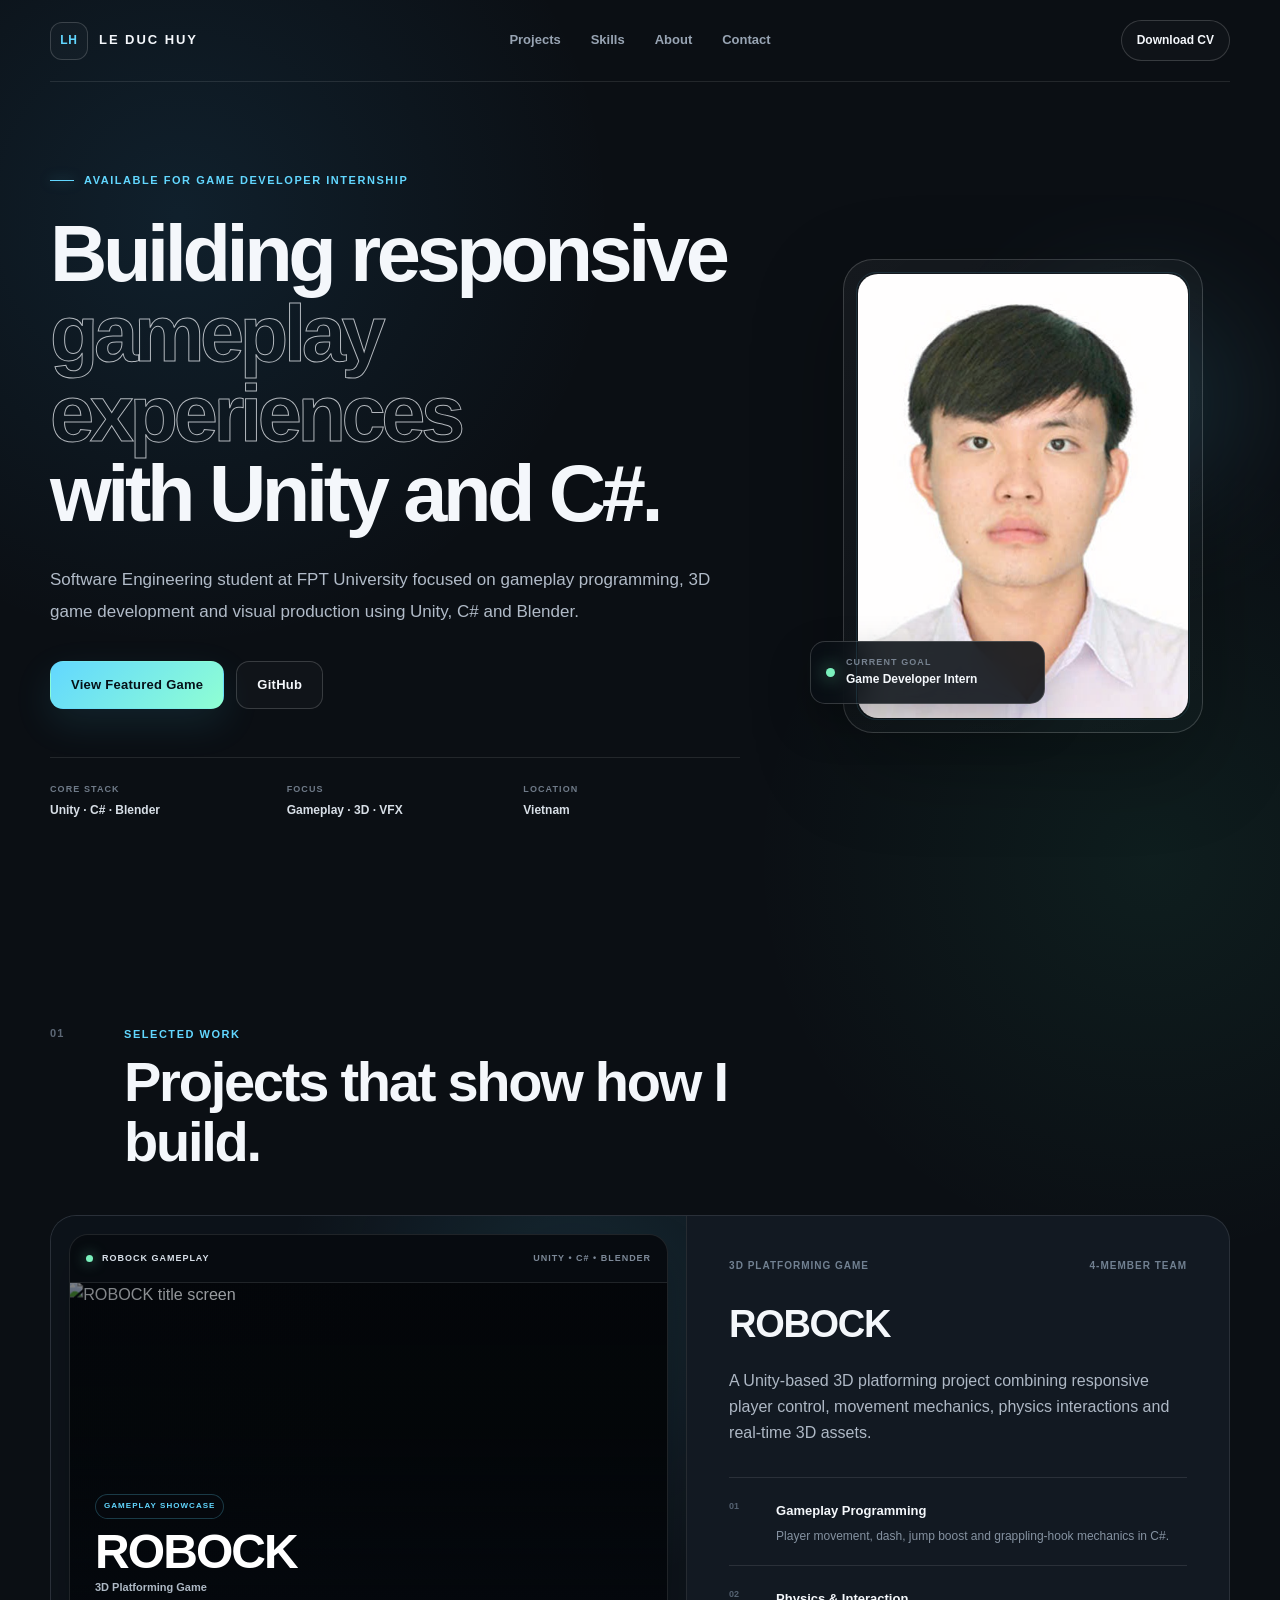
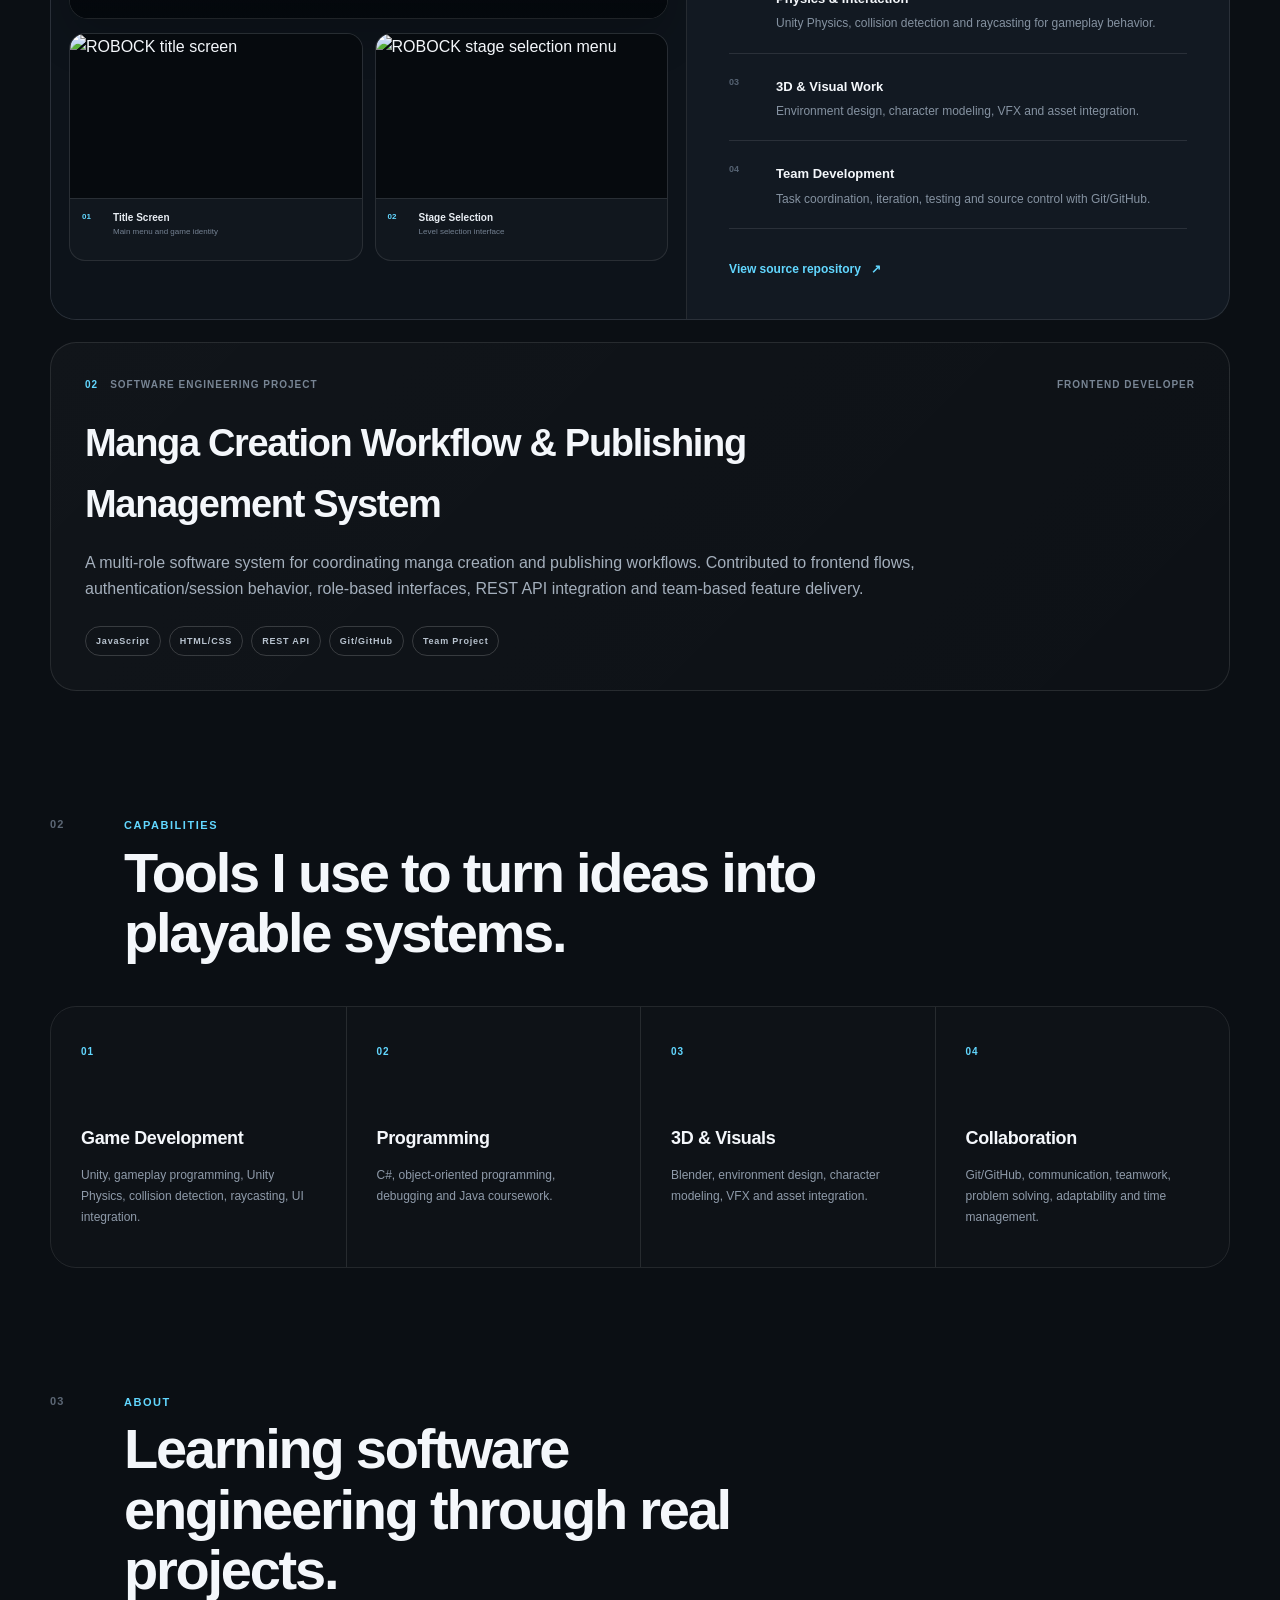
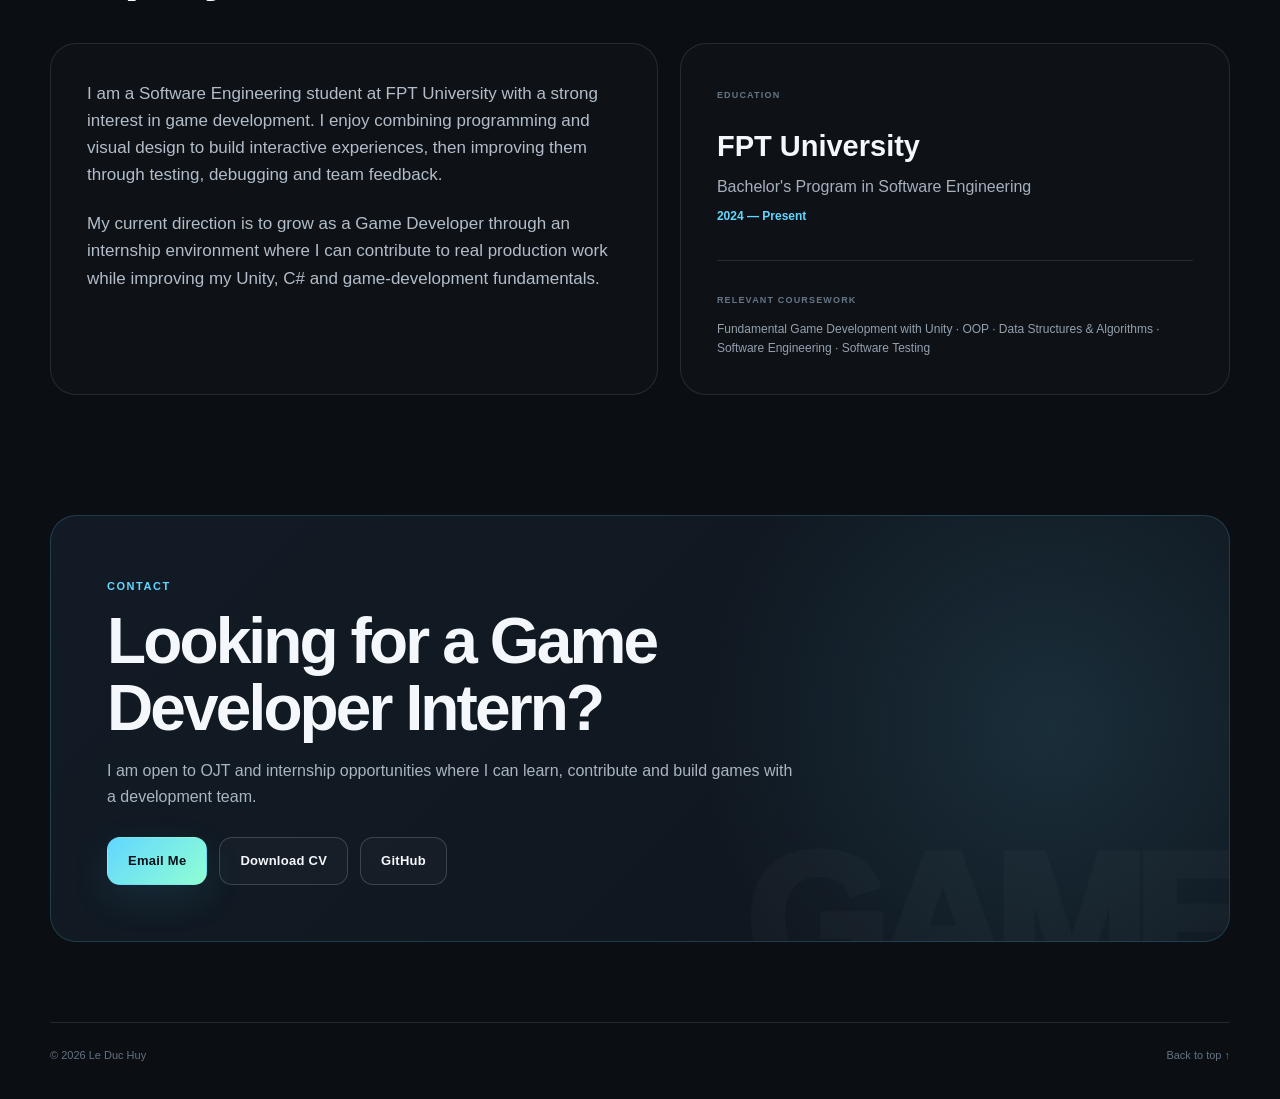
==== Portfolio-LeDucHuy/index.html @ 2a1f19af "Add files via upload" ====
<!DOCTYPE html>
<html lang="en">
<head>
  <meta charset="UTF-8" />
  <meta name="viewport" content="width=device-width, initial-scale=1.0" />
  <meta name="description" content="Le Duc Huy — Game Developer Intern portfolio. Unity, C#, Blender, gameplay programming and 3D game development." />
  <meta name="theme-color" content="#0b0f14" />
  <title>Le Duc Huy | Game Developer</title>
  <link rel="icon" href="assets/favicon.svg" type="image/svg+xml" />
  <link rel="stylesheet" href="styles.css" />
</head>
<body>
  <div class="page-noise"></div>

  <header class="site-header">
    <a class="brand" href="#top" aria-label="Home">
      <span class="brand-mark">LH</span>
      <span class="brand-text">LE DUC HUY</span>
    </a>

    <nav class="nav" aria-label="Primary navigation">
      <a href="#projects">Projects</a>
      <a href="#skills">Skills</a>
      <a href="#about">About</a>
      <a href="#contact">Contact</a>
    </nav>

    <a class="header-cta" href="assets/Le_Duc_Huy_CV.docx" download>Download CV</a>
  </header>

  <main id="top">
    <section class="hero section-shell">
      <div class="hero-copy reveal">
        <div class="eyebrow"><span></span> Available for Game Developer Internship</div>
        <h1>
          Building responsive
          <strong>gameplay experiences</strong>
          with Unity and C#.
        </h1>
        <p class="hero-description">
          Software Engineering student at FPT University focused on gameplay programming,
          3D game development and visual production using Unity, C# and Blender.
        </p>

        <div class="hero-actions">
          <a class="button button-primary" href="#robock">View Featured Game</a>
          <a class="button button-secondary" href="https://github.com/Aduhahant" target="_blank" rel="noreferrer">GitHub</a>
        </div>

        <div class="hero-meta">
          <div>
            <span class="meta-label">Core stack</span>
            <span class="meta-value">Unity · C# · Blender</span>
          </div>
          <div>
            <span class="meta-label">Focus</span>
            <span class="meta-value">Gameplay · 3D · VFX</span>
          </div>
          <div>
            <span class="meta-label">Location</span>
            <span class="meta-value">Vietnam</span>
          </div>
        </div>
      </div>

      <div class="hero-visual reveal">
        <div class="portrait-frame">
          <div class="portrait-glow"></div>
          <img src="assets/le-duc-huy.jpg" alt="Le Duc Huy" />
          <div class="portrait-card">
            <span class="status-dot"></span>
            <div>
              <span>Current goal</span>
              <strong>Game Developer Intern</strong>
            </div>
          </div>
        </div>
      </div>
    </section>

    <section id="projects" class="projects-section section-shell">
      <div class="section-heading reveal">
        <span class="section-index">01</span>
        <div>
          <span class="section-kicker">Selected work</span>
          <h2>Projects that show how I build.</h2>
        </div>
      </div>

      <article id="robock" class="featured-project reveal">
        <div class="project-media robock-media">
          <div class="game-showcase">
            <div class="showcase-bar">
              <div>
                <span class="showcase-dot"></span>
                <strong>ROBOCK GAMEPLAY</strong>
              </div>
              <span>Unity • C# • Blender</span>
            </div>

            <div class="gameplay-stage">
              <img
                id="gameplayCover"
                class="gameplay-cover"
                src="assets/Screenshot 2026-08-14 052743.png"
                alt="ROBOCK title screen"
              />

              <video
                id="gameplayVideo"
                class="gameplay-video"
                controls
                preload="metadata"
                playsinline
                poster="assets/Screenshot 2026-08-14 052743.png"
                hidden
              >
                <source
                  src="assets/Screen Recording 2026-08-14 052737.mp4"
                  type="video/mp4"
                />
              </video>

              <div id="gameplayStatus" class="gameplay-status">
                <span class="media-badge">GAMEPLAY SHOWCASE</span>
                <strong>ROBOCK</strong>
                <span>3D Platforming Game</span>
              </div>
            </div>
          </div>

          <div class="game-gallery" aria-label="ROBOCK screenshots">
            <button class="gallery-card" type="button" data-lightbox="assets/Screenshot 2026-08-14 052743.png" data-caption="ROBOCK — Title Screen">
              <span class="gallery-image-wrap">
                <img src="assets/Screenshot 2026-08-14 052743.png" alt="ROBOCK title screen" />
                <span class="gallery-view">View</span>
              </span>
              <span class="gallery-caption">
                <span class="gallery-index">01</span>
                <span>
                  <strong>Title Screen</strong>
                  <small>Main menu and game identity</small>
                </span>
              </span>
            </button>

            <button class="gallery-card" type="button" data-lightbox="assets/Screenshot 2026-08-14 052746.png" data-caption="ROBOCK — Stage Selection">
              <span class="gallery-image-wrap">
                <img src="assets/Screenshot 2026-08-14 052746.png" alt="ROBOCK stage selection menu" />
                <span class="gallery-view">View</span>
              </span>
              <span class="gallery-caption">
                <span class="gallery-index">02</span>
                <span>
                  <strong>Stage Selection</strong>
                  <small>Level selection interface</small>
                </span>
              </span>
            </button>
          </div>
        </div>

        <div class="project-content">
          <div class="project-topline">
            <span>3D Platforming Game</span>
            <span>4-member team</span>
          </div>

          <h3>ROBOCK</h3>

          <p>
            A Unity-based 3D platforming project combining responsive player control,
            movement mechanics, physics interactions and real-time 3D assets.
          </p>

          <div class="contribution-grid">
            <div class="contribution">
              <span>01</span>
              <div>
                <strong>Gameplay Programming</strong>
                <p>Player movement, dash, jump boost and grappling-hook mechanics in C#.</p>
              </div>
            </div>
            <div class="contribution">
              <span>02</span>
              <div>
                <strong>Physics & Interaction</strong>
                <p>Unity Physics, collision detection and raycasting for gameplay behavior.</p>
              </div>
            </div>
            <div class="contribution">
              <span>03</span>
              <div>
                <strong>3D & Visual Work</strong>
                <p>Environment design, character modeling, VFX and asset integration.</p>
              </div>
            </div>
            <div class="contribution">
              <span>04</span>
              <div>
                <strong>Team Development</strong>
                <p>Task coordination, iteration, testing and source control with Git/GitHub.</p>
              </div>
            </div>
          </div>

          <div class="project-actions">
            <a class="text-link" href="https://github.com/Aduhahant/FGU_Project" target="_blank" rel="noreferrer">
              View source repository <span>↗</span>
            </a>
          </div>
        </div>
      </article>

      <article class="secondary-project reveal">
        <div class="secondary-project-head">
          <div>
            <span class="project-number">02</span>
            <span class="project-type">Software Engineering Project</span>
          </div>
          <span class="project-role">Frontend Developer</span>
        </div>

        <h3>Manga Creation Workflow &amp; Publishing Management System</h3>
        <p>
          A multi-role software system for coordinating manga creation and publishing workflows.
          Contributed to frontend flows, authentication/session behavior, role-based interfaces,
          REST API integration and team-based feature delivery.
        </p>

        <div class="tag-row">
          <span>JavaScript</span>
          <span>HTML/CSS</span>
          <span>REST API</span>
          <span>Git/GitHub</span>
          <span>Team Project</span>
        </div>
      </article>
    </section>

    <section id="skills" class="skills-section section-shell">
      <div class="section-heading reveal">
        <span class="section-index">02</span>
        <div>
          <span class="section-kicker">Capabilities</span>
          <h2>Tools I use to turn ideas into playable systems.</h2>
        </div>
      </div>

      <div class="skills-grid">
        <div class="skill-card reveal">
          <span class="skill-icon">01</span>
          <h3>Game Development</h3>
          <p>Unity, gameplay programming, Unity Physics, collision detection, raycasting, UI integration.</p>
        </div>
        <div class="skill-card reveal">
          <span class="skill-icon">02</span>
          <h3>Programming</h3>
          <p>C#, object-oriented programming, debugging and Java coursework.</p>
        </div>
        <div class="skill-card reveal">
          <span class="skill-icon">03</span>
          <h3>3D &amp; Visuals</h3>
          <p>Blender, environment design, character modeling, VFX and asset integration.</p>
        </div>
        <div class="skill-card reveal">
          <span class="skill-icon">04</span>
          <h3>Collaboration</h3>
          <p>Git/GitHub, communication, teamwork, problem solving, adaptability and time management.</p>
        </div>
      </div>
    </section>

    <section id="about" class="about-section section-shell">
      <div class="section-heading reveal">
        <span class="section-index">03</span>
        <div>
          <span class="section-kicker">About</span>
          <h2>Learning software engineering through real projects.</h2>
        </div>
      </div>

      <div class="about-grid">
        <div class="about-copy reveal">
          <p>
            I am a Software Engineering student at FPT University with a strong interest in game development.
            I enjoy combining programming and visual design to build interactive experiences, then improving
            them through testing, debugging and team feedback.
          </p>
          <p>
            My current direction is to grow as a Game Developer through an internship environment where I can
            contribute to real production work while improving my Unity, C# and game-development fundamentals.
          </p>
        </div>

        <div class="education-card reveal">
          <span>Education</span>
          <h3>FPT University</h3>
          <p>Bachelor's Program in Software Engineering</p>
          <strong>2024 — Present</strong>

          <div class="coursework">
            <span>Relevant coursework</span>
            <p>Fundamental Game Development with Unity · OOP · Data Structures &amp; Algorithms · Software Engineering · Software Testing</p>
          </div>
        </div>
      </div>
    </section>

    <section id="contact" class="contact-section section-shell reveal">
      <div class="contact-panel">
        <span class="section-kicker">Contact</span>
        <h2>Looking for a Game Developer Intern?</h2>
        <p>I am open to OJT and internship opportunities where I can learn, contribute and build games with a development team.</p>

        <div class="contact-actions">
          <a class="button button-primary" href="mailto:leduchuy9637@gmail.com">Email Me</a>
          <a class="button button-secondary" href="assets/Le_Duc_Huy_CV.docx" download>Download CV</a>
          <a class="button button-secondary" href="https://github.com/Aduhahant" target="_blank" rel="noreferrer">GitHub</a>
        </div>
      </div>
    </section>
  </main>

  <footer class="site-footer">
    <span>© <span id="year"></span> Le Duc Huy</span>
    <a href="#top">Back to top ↑</a>
  </footer>


  <div id="mediaLightbox" class="media-lightbox" hidden aria-modal="true" role="dialog" aria-label="Project screenshot preview">
    <button id="lightboxClose" class="lightbox-close" type="button" aria-label="Close preview">×</button>
    <div class="lightbox-content">
      <img id="lightboxImage" src="" alt="" />
      <div id="lightboxCaption" class="lightbox-caption"></div>
    </div>
  </div>
  <script src="script.js"></script>
</body>
</html>
---- Portfolio-LeDucHuy/styles.css ----
:root {
  --bg: #0b0f14;
  --bg-soft: #10161e;
  --panel: #121922;
  --panel-2: #151e29;
  --text: #f4f7fb;
  --muted: #98a4b3;
  --line: rgba(255, 255, 255, 0.10);
  --line-strong: rgba(255, 255, 255, 0.17);
  --cyan: #62d7ff;
  --cyan-2: #2ab6e9;
  --green: #7bf1bd;
  --accent: #87dcff;
  --radius: 26px;
  --max: 1180px;
}

* {
  box-sizing: border-box;
}

html {
  scroll-behavior: smooth;
}

body {
  margin: 0;
  min-width: 320px;
  background:
    radial-gradient(circle at 14% 5%, rgba(52, 156, 220, 0.12), transparent 27rem),
    radial-gradient(circle at 90% 20%, rgba(61, 228, 168, 0.07), transparent 25rem),
    var(--bg);
  color: var(--text);
  font-family: Inter, ui-sans-serif, -apple-system, BlinkMacSystemFont, "Segoe UI", Arial, sans-serif;
  line-height: 1.6;
  overflow-x: hidden;
}

a {
  color: inherit;
  text-decoration: none;
}

button,
a {
  -webkit-tap-highlight-color: transparent;
}

.page-noise {
  position: fixed;
  inset: 0;
  pointer-events: none;
  opacity: 0.16;
  z-index: -1;
  background-image:
    linear-gradient(rgba(255,255,255,.018) 1px, transparent 1px),
    linear-gradient(90deg, rgba(255,255,255,.018) 1px, transparent 1px);
  background-size: 56px 56px;
  mask-image: linear-gradient(to bottom, black, transparent 75%);
}

.site-header {
  width: min(calc(100% - 40px), var(--max));
  height: 82px;
  margin: 0 auto;
  display: grid;
  grid-template-columns: 1fr auto 1fr;
  align-items: center;
  border-bottom: 1px solid var(--line);
  position: relative;
  z-index: 20;
}

.brand {
  display: inline-flex;
  align-items: center;
  gap: 11px;
  width: fit-content;
}

.brand-mark {
  width: 38px;
  height: 38px;
  display: grid;
  place-items: center;
  border: 1px solid var(--line-strong);
  border-radius: 12px;
  font-size: 12px;
  font-weight: 900;
  letter-spacing: .06em;
  color: var(--cyan);
  background: rgba(255,255,255,.025);
}

.brand-text {
  font-size: 13px;
  letter-spacing: .15em;
  font-weight: 800;
}

.nav {
  display: flex;
  align-items: center;
  gap: 30px;
}

.nav a {
  color: var(--muted);
  font-size: 13px;
  font-weight: 650;
  transition: color .2s ease;
}

.nav a:hover {
  color: var(--text);
}

.header-cta {
  justify-self: end;
  font-size: 12px;
  font-weight: 800;
  padding: 10px 15px;
  border: 1px solid var(--line-strong);
  border-radius: 999px;
  color: var(--text);
  background: rgba(255,255,255,.02);
  transition: border-color .2s ease, background .2s ease, transform .2s ease;
}

.header-cta:hover {
  border-color: rgba(98, 215, 255, .48);
  background: rgba(98, 215, 255, .06);
  transform: translateY(-1px);
}

.section-shell {
  width: min(calc(100% - 40px), var(--max));
  margin: 0 auto;
}

.hero {
  min-height: calc(100vh - 82px);
  padding: 86px 0 76px;
  display: grid;
  grid-template-columns: minmax(0, 1.25fr) minmax(300px, .75fr);
  align-items: center;
  gap: 76px;
}

.eyebrow,
.section-kicker {
  color: var(--cyan);
  text-transform: uppercase;
  letter-spacing: .14em;
  font-size: 11px;
  font-weight: 900;
}

.eyebrow {
  display: flex;
  align-items: center;
  gap: 10px;
  margin-bottom: 24px;
}

.eyebrow span {
  width: 24px;
  height: 1px;
  background: var(--cyan);
  box-shadow: 0 0 12px rgba(98, 215, 255, .55);
}

.hero h1 {
  margin: 0;
  max-width: 850px;
  font-size: clamp(46px, 6.2vw, 82px);
  line-height: 1.01;
  letter-spacing: -.055em;
  font-weight: 780;
}

.hero h1 strong {
  display: block;
  color: transparent;
  -webkit-text-stroke: 1px rgba(244, 247, 251, .72);
  font-weight: 730;
}

.hero-description {
  margin: 30px 0 0;
  max-width: 720px;
  color: #b1bbc8;
  font-size: 17px;
  line-height: 1.85;
}

.hero-actions,
.contact-actions {
  display: flex;
  flex-wrap: wrap;
  gap: 12px;
}

.hero-actions {
  margin-top: 34px;
}

.button {
  min-height: 48px;
  padding: 0 20px;
  border-radius: 13px;
  display: inline-flex;
  align-items: center;
  justify-content: center;
  font-size: 13px;
  font-weight: 850;
  letter-spacing: .02em;
  border: 1px solid transparent;
  transition: transform .2s ease, border-color .2s ease, background .2s ease;
}

.button:hover {
  transform: translateY(-2px);
}

.button-primary {
  color: #061118;
  background: linear-gradient(135deg, var(--cyan), #8fffd3);
  box-shadow: 0 14px 38px rgba(62, 188, 225, .12);
}

.button-secondary {
  border-color: var(--line-strong);
  color: var(--text);
  background: rgba(255,255,255,.022);
}

.button-secondary:hover {
  border-color: rgba(98, 215, 255, .42);
  background: rgba(98, 215, 255, .05);
}

.hero-meta {
  margin-top: 48px;
  padding-top: 24px;
  border-top: 1px solid var(--line);
  display: grid;
  grid-template-columns: repeat(3, minmax(0, 1fr));
  gap: 20px;
}

.hero-meta div {
  display: grid;
  gap: 4px;
}

.meta-label {
  color: #6f7a88;
  text-transform: uppercase;
  letter-spacing: .12em;
  font-size: 9px;
  font-weight: 850;
}

.meta-value {
  color: #d8dfe7;
  font-size: 12px;
  font-weight: 700;
}

.hero-visual {
  display: flex;
  justify-content: center;
}

.portrait-frame {
  position: relative;
  width: min(100%, 360px);
  aspect-ratio: .76;
  padding: 14px;
  border: 1px solid var(--line-strong);
  border-radius: 30px;
  background: linear-gradient(145deg, rgba(255,255,255,.045), rgba(255,255,255,.012));
  box-shadow: 0 30px 90px rgba(0,0,0,.28);
}

.portrait-frame::before {
  content: "";
  position: absolute;
  inset: 12px;
  border-radius: 20px;
  border: 1px solid rgba(98, 215, 255, .12);
  pointer-events: none;
  z-index: 2;
}

.portrait-glow {
  position: absolute;
  width: 200px;
  height: 200px;
  border-radius: 50%;
  background: rgba(98, 215, 255, .13);
  filter: blur(58px);
  right: -40px;
  top: 40px;
}

.portrait-frame img {
  width: 100%;
  height: 100%;
  object-fit: cover;
  object-position: center top;
  border-radius: 20px;
  display: block;
  filter: saturate(.88) contrast(1.02);
}

.portrait-card {
  position: absolute;
  left: -34px;
  bottom: 28px;
  min-width: 235px;
  display: flex;
  gap: 11px;
  align-items: center;
  padding: 13px 15px;
  border: 1px solid var(--line-strong);
  background: rgba(10, 15, 21, .88);
  backdrop-filter: blur(16px);
  border-radius: 15px;
  box-shadow: 0 18px 42px rgba(0,0,0,.25);
}

.status-dot {
  width: 9px;
  height: 9px;
  flex: 0 0 auto;
  border-radius: 999px;
  background: var(--green);
  box-shadow: 0 0 18px rgba(123, 241, 189, .78);
}

.portrait-card div {
  display: grid;
}

.portrait-card span:not(.status-dot) {
  color: #778290;
  font-size: 9px;
  text-transform: uppercase;
  letter-spacing: .12em;
  font-weight: 800;
}

.portrait-card strong {
  font-size: 12px;
  margin-top: 1px;
}

.projects-section,
.skills-section,
.about-section {
  padding: 120px 0 0;
}

.section-heading {
  display: grid;
  grid-template-columns: 54px minmax(0, 1fr);
  align-items: start;
  gap: 20px;
  margin-bottom: 42px;
}

.section-index {
  color: #5c6775;
  font-size: 11px;
  font-weight: 850;
  letter-spacing: .1em;
  padding-top: 5px;
}

.section-heading h2 {
  margin: 6px 0 0;
  max-width: 750px;
  font-size: clamp(32px, 4.4vw, 56px);
  line-height: 1.08;
  letter-spacing: -.04em;
}

.featured-project {
  display: grid;
  grid-template-columns: minmax(0, 1.08fr) minmax(0, .92fr);
  gap: 0;
  border: 1px solid var(--line);
  border-radius: var(--radius);
  overflow: hidden;
  background: var(--panel);
}

.project-media {
  min-height: 630px;
  border-right: 1px solid var(--line);
  position: relative;
  overflow: hidden;
  background: #0d131a;
}

.project-visual {
  min-height: 630px;
  height: 100%;
  position: relative;
  display: flex;
  flex-direction: column;
  justify-content: flex-end;
  padding: 38px;
  overflow: hidden;
  background:
    radial-gradient(circle at 75% 20%, rgba(98, 215, 255, .18), transparent 18rem),
    linear-gradient(155deg, #121c28 0%, #0b1118 68%);
}

.project-grid {
  position: absolute;
  inset: 0;
  opacity: .28;
  background-image:
    linear-gradient(rgba(255,255,255,.05) 1px, transparent 1px),
    linear-gradient(90deg, rgba(255,255,255,.05) 1px, transparent 1px);
  background-size: 52px 52px;
  transform: perspective(650px) rotateX(62deg) translateY(35%);
  transform-origin: bottom;
}

.project-label {
  position: absolute;
  top: 34px;
  left: 38px;
  color: var(--green);
  font-size: 10px;
  letter-spacing: .16em;
  font-weight: 900;
}

.project-title-art {
  position: relative;
  z-index: 2;
  display: flex;
  align-items: baseline;
  font-size: clamp(68px, 9vw, 112px);
  line-height: .88;
  letter-spacing: -.08em;
  font-weight: 900;
}

.project-title-art span {
  color: #eef5fb;
}

.project-title-art strong {
  color: var(--cyan);
}

.project-stack-art {
  position: relative;
  z-index: 2;
  display: flex;
  flex-wrap: wrap;
  gap: 8px;
  margin-top: 26px;
}

.project-stack-art span,
.tag-row span {
  border: 1px solid var(--line-strong);
  color: #b8c3cf;
  border-radius: 999px;
  padding: 7px 10px;
  font-size: 9px;
  font-weight: 850;
  letter-spacing: .09em;
}

.video-panel {
  position: absolute;
  inset: 0;
  background: #05080c;
  z-index: 8;
}

.video-panel video {
  width: 100%;
  height: 100%;
  display: block;
  object-fit: contain;
  background: #05080c;
}

.project-content {
  padding: 42px 42px 38px;
}

.project-topline {
  display: flex;
  justify-content: space-between;
  gap: 20px;
  color: #718091;
  font-size: 10px;
  font-weight: 850;
  text-transform: uppercase;
  letter-spacing: .1em;
}

.project-content h3,
.secondary-project h3 {
  margin: 20px 0 14px;
  letter-spacing: -.035em;
}

.project-content h3 {
  font-size: 38px;
}

.project-content > p {
  color: #aeb8c5;
  margin: 0;
}

.contribution-grid {
  margin-top: 32px;
  display: grid;
  gap: 0;
  border-top: 1px solid var(--line);
}

.contribution {
  display: grid;
  grid-template-columns: 34px minmax(0, 1fr);
  gap: 13px;
  padding: 19px 0;
  border-bottom: 1px solid var(--line);
}

.contribution > span {
  color: #556272;
  font-size: 9px;
  font-weight: 900;
  padding-top: 2px;
}

.contribution strong {
  font-size: 13px;
}

.contribution p {
  margin: 4px 0 0;
  color: #8592a1;
  font-size: 12px;
  line-height: 1.6;
}

.project-actions {
  margin-top: 26px;
}

.text-link {
  display: inline-flex;
  align-items: center;
  gap: 10px;
  color: var(--cyan);
  font-size: 12px;
  font-weight: 850;
}

.text-link span {
  transition: transform .2s ease;
}

.text-link:hover span {
  transform: translate(2px, -2px);
}

.secondary-project {
  margin-top: 22px;
  padding: 34px;
  border: 1px solid var(--line);
  border-radius: var(--radius);
  background: linear-gradient(135deg, rgba(255,255,255,.026), rgba(255,255,255,.012));
}

.secondary-project-head {
  display: flex;
  justify-content: space-between;
  gap: 20px;
  align-items: center;
  color: #788594;
  font-size: 10px;
  text-transform: uppercase;
  letter-spacing: .1em;
  font-weight: 850;
}

.secondary-project-head > div {
  display: flex;
  gap: 12px;
}

.project-number {
  color: var(--cyan);
}

.secondary-project h3 {
  max-width: 820px;
  font-size: clamp(26px, 3vw, 38px);
}

.secondary-project > p {
  max-width: 930px;
  color: #a4afbc;
}

.tag-row {
  margin-top: 24px;
  display: flex;
  flex-wrap: wrap;
  gap: 8px;
}

.skills-grid {
  display: grid;
  grid-template-columns: repeat(4, minmax(0, 1fr));
  border: 1px solid var(--line);
  border-radius: var(--radius);
  overflow: hidden;
}

.skill-card {
  min-height: 260px;
  padding: 30px;
  background: rgba(255,255,255,.014);
}

.skill-card + .skill-card {
  border-left: 1px solid var(--line);
}

.skill-icon {
  color: var(--cyan);
  font-size: 10px;
  font-weight: 900;
  letter-spacing: .1em;
}

.skill-card h3 {
  margin: 62px 0 12px;
  font-size: 18px;
  letter-spacing: -.02em;
}

.skill-card p {
  margin: 0;
  color: #8f9baa;
  font-size: 12px;
  line-height: 1.75;
}

.about-grid {
  display: grid;
  grid-template-columns: minmax(0, 1.05fr) minmax(0, .95fr);
  gap: 22px;
}

.about-copy,
.education-card {
  border: 1px solid var(--line);
  border-radius: var(--radius);
  padding: 36px;
  background: rgba(255,255,255,.014);
}

.about-copy {
  font-size: 17px;
  color: #b2bdc9;
}

.about-copy p {
  margin: 0;
}

.about-copy p + p {
  margin-top: 22px;
}

.education-card > span,
.coursework > span {
  color: #667586;
  text-transform: uppercase;
  font-size: 9px;
  letter-spacing: .13em;
  font-weight: 900;
}

.education-card h3 {
  margin: 18px 0 4px;
  font-size: 29px;
}

.education-card > p {
  margin: 0;
  color: #a5b0bd;
}

.education-card > strong {
  display: block;
  margin-top: 8px;
  color: var(--cyan);
  font-size: 12px;
}

.coursework {
  margin-top: 34px;
  padding-top: 24px;
  border-top: 1px solid var(--line);
}

.coursework p {
  margin: 9px 0 0;
  color: #94a0ae;
  font-size: 12px;
}

.contact-section {
  padding: 120px 0 80px;
}

.contact-panel {
  position: relative;
  overflow: hidden;
  padding: 56px;
  border: 1px solid rgba(98, 215, 255, .18);
  border-radius: var(--radius);
  background:
    radial-gradient(circle at 85% 50%, rgba(98, 215, 255, .12), transparent 22rem),
    linear-gradient(135deg, #121b25, #0f151d);
}

.contact-panel::after {
  content: "GAME";
  position: absolute;
  right: -10px;
  bottom: -74px;
  font-size: 185px;
  line-height: 1;
  font-weight: 950;
  letter-spacing: -.08em;
  color: rgba(255,255,255,.022);
  pointer-events: none;
}

.contact-panel h2 {
  max-width: 700px;
  margin: 10px 0 14px;
  font-size: clamp(36px, 5vw, 64px);
  line-height: 1.05;
  letter-spacing: -.045em;
}

.contact-panel p {
  position: relative;
  z-index: 2;
  max-width: 690px;
  color: #aab5c1;
}

.contact-actions {
  position: relative;
  z-index: 2;
  margin-top: 28px;
}

.site-footer {
  width: min(calc(100% - 40px), var(--max));
  margin: 0 auto;
  padding: 24px 0 34px;
  border-top: 1px solid var(--line);
  display: flex;
  justify-content: space-between;
  gap: 20px;
  color: #657282;
  font-size: 11px;
}

.site-footer a:hover {
  color: var(--cyan);
}

.reveal {
  opacity: 0;
  transform: translateY(18px);
  transition: opacity .7s ease, transform .7s ease;
}

.reveal.is-visible {
  opacity: 1;
  transform: translateY(0);
}

@media (max-width: 980px) {
  .site-header {
    grid-template-columns: 1fr auto;
  }

  .nav {
    display: none;
  }

  .hero {
    min-height: auto;
    grid-template-columns: 1fr;
    padding-top: 68px;
  }

  .hero-visual {
    justify-content: flex-start;
  }

  .portrait-frame {
    width: 330px;
  }

  .featured-project {
    grid-template-columns: 1fr;
  }

  .project-media {
    min-height: 520px;
    border-right: 0;
    border-bottom: 1px solid var(--line);
  }

  .project-visual {
    min-height: 520px;
  }

  .skills-grid {
    grid-template-columns: repeat(2, minmax(0, 1fr));
  }

  .skill-card + .skill-card {
    border-left: 0;
  }

  .skill-card:nth-child(even) {
    border-left: 1px solid var(--line);
  }

  .skill-card:nth-child(n+3) {
    border-top: 1px solid var(--line);
  }

  .about-grid {
    grid-template-columns: 1fr;
  }
}

@media (max-width: 680px) {
  .site-header,
  .section-shell,
  .site-footer {
    width: min(calc(100% - 28px), var(--max));
  }

  .brand-text {
    display: none;
  }

  .header-cta {
    font-size: 11px;
  }

  .hero {
    padding: 54px 0 58px;
    gap: 52px;
  }

  .hero h1 {
    font-size: clamp(42px, 13vw, 60px);
  }

  .hero-description {
    font-size: 15px;
  }

  .hero-meta {
    grid-template-columns: 1fr;
    gap: 14px;
  }

  .portrait-frame {
    width: min(100%, 320px);
  }

  .portrait-card {
    left: 16px;
    right: 16px;
    min-width: 0;
  }

  .projects-section,
  .skills-section,
  .about-section {
    padding-top: 84px;
  }

  .section-heading {
    grid-template-columns: 34px minmax(0, 1fr);
    gap: 10px;
    margin-bottom: 30px;
  }

  .project-media {
    min-height: 430px;
  }

  .project-visual {
    min-height: 430px;
    padding: 24px;
  }

  .project-label {
    left: 24px;
    top: 24px;
  }

  .project-title-art {
    font-size: 65px;
  }

  .project-content,
  .secondary-project,
  .about-copy,
  .education-card {
    padding: 25px;
  }

  .project-topline,
  .secondary-project-head {
    align-items: flex-start;
    flex-direction: column;
    gap: 8px;
  }

  .project-content h3 {
    font-size: 32px;
  }

  .skills-grid {
    grid-template-columns: 1fr;
  }

  .skill-card {
    min-height: auto;
  }

  .skill-card:nth-child(even) {
    border-left: 0;
  }

  .skill-card:nth-child(n+2) {
    border-top: 1px solid var(--line);
  }

  .skill-card h3 {
    margin-top: 34px;
  }

  .contact-panel {
    padding: 32px 24px;
  }

  .contact-section {
    padding-top: 84px;
  }

  .site-footer {
    flex-direction: column;
  }
}

@media (prefers-reduced-motion: reduce) {
  html {
    scroll-behavior: auto;
  }

  .reveal {
    opacity: 1;
    transform: none;
    transition: none;
  }

  .button,
  .header-cta {
    transition: none;
  }
}


/* ROBOCK MEDIA SHOWCASE */
.robock-media {
  min-height: 0;
  padding: 18px;
  display: flex;
  flex-direction: column;
  gap: 14px;
  background:
    radial-gradient(circle at 82% 12%, rgba(98, 215, 255, 0.11), transparent 18rem),
    #0d131a;
}

.game-showcase {
  overflow: hidden;
  border: 1px solid var(--line);
  border-radius: 19px;
  background: #070b10;
  box-shadow: 0 18px 44px rgba(0, 0, 0, 0.18);
}

.showcase-bar {
  min-height: 48px;
  padding: 0 16px;
  display: flex;
  align-items: center;
  justify-content: space-between;
  gap: 18px;
  border-bottom: 1px solid var(--line);
  color: #7d8998;
  font-size: 9px;
  font-weight: 850;
  letter-spacing: 0.11em;
  text-transform: uppercase;
}

.showcase-bar > div {
  display: flex;
  align-items: center;
  gap: 9px;
  color: #d8e0e9;
}

.showcase-dot {
  width: 7px;
  height: 7px;
  border-radius: 999px;
  background: var(--green);
  box-shadow: 0 0 14px rgba(123, 241, 189, 0.66);
}

.gameplay-stage {
  position: relative;
  aspect-ratio: 16 / 9;
  overflow: hidden;
  background: #030609;
}

.gameplay-cover,
.gameplay-video {
  width: 100%;
  height: 100%;
  display: block;
  object-fit: cover;
}

.gameplay-cover {
  filter: saturate(0.96) contrast(1.04) brightness(0.82);
  transform: scale(1.01);
}

.gameplay-stage::after {
  content: "";
  position: absolute;
  inset: 0;
  pointer-events: none;
  background:
    linear-gradient(to top, rgba(4, 8, 13, 0.90), rgba(4, 8, 13, 0.06) 55%, rgba(4, 8, 13, 0.10)),
    linear-gradient(90deg, rgba(4, 8, 13, 0.34), transparent 48%);
}

.gameplay-video {
  position: relative;
  z-index: 3;
  object-fit: contain;
  background: #030609;
}

.gameplay-status {
  position: absolute;
  z-index: 2;
  left: 25px;
  right: 25px;
  bottom: 22px;
  display: grid;
  gap: 3px;
  pointer-events: none;
}

.media-badge {
  width: fit-content;
  margin-bottom: 6px;
  padding: 5px 8px;
  border: 1px solid rgba(98, 215, 255, 0.24);
  border-radius: 999px;
  background: rgba(7, 11, 16, 0.58);
  color: var(--cyan);
  font-size: 8px;
  font-weight: 900;
  letter-spacing: 0.13em;
  backdrop-filter: blur(10px);
}

.gameplay-status strong {
  color: #fff;
  font-size: clamp(28px, 4vw, 48px);
  line-height: 1;
  letter-spacing: -0.04em;
}

.gameplay-status > span:last-child {
  color: #aeb9c5;
  font-size: 11px;
  font-weight: 650;
}

.game-gallery {
  display: grid;
  grid-template-columns: repeat(2, minmax(0, 1fr));
  gap: 12px;
}

.gallery-card {
  appearance: none;
  padding: 0;
  overflow: hidden;
  border: 1px solid var(--line);
  border-radius: 16px;
  background: rgba(255, 255, 255, 0.018);
  color: inherit;
  text-align: left;
  cursor: pointer;
  font: inherit;
  transition:
    transform 0.22s ease,
    border-color 0.22s ease,
    background 0.22s ease;
}

.gallery-card:hover {
  transform: translateY(-3px);
  border-color: rgba(98, 215, 255, 0.36);
  background: rgba(98, 215, 255, 0.035);
}

.gallery-image-wrap {
  position: relative;
  display: block;
  aspect-ratio: 16 / 9;
  overflow: hidden;
  background: #060a0e;
}

.gallery-image-wrap img {
  width: 100%;
  height: 100%;
  display: block;
  object-fit: cover;
  transition: transform 0.35s ease, filter 0.35s ease;
}

.gallery-card:hover img {
  transform: scale(1.035);
  filter: brightness(1.05);
}

.gallery-view {
  position: absolute;
  top: 10px;
  right: 10px;
  padding: 5px 8px;
  border: 1px solid rgba(255, 255, 255, 0.16);
  border-radius: 999px;
  background: rgba(5, 9, 14, 0.66);
  color: #e7edf4;
  font-size: 8px;
  font-weight: 850;
  letter-spacing: 0.08em;
  text-transform: uppercase;
  opacity: 0;
  transform: translateY(-3px);
  backdrop-filter: blur(8px);
  transition: opacity 0.2s ease, transform 0.2s ease;
}

.gallery-card:hover .gallery-view {
  opacity: 1;
  transform: translateY(0);
}

.gallery-caption {
  min-height: 62px;
  padding: 11px 12px;
  display: grid;
  grid-template-columns: 23px minmax(0, 1fr);
  align-items: start;
  gap: 8px;
  border-top: 1px solid var(--line);
}

.gallery-index {
  padding-top: 1px;
  color: var(--cyan);
  font-size: 8px;
  font-weight: 900;
}

.gallery-caption > span:last-child {
  display: grid;
  gap: 1px;
}

.gallery-caption strong {
  color: #e8edf3;
  font-size: 10px;
}

.gallery-caption small {
  color: #748192;
  font-size: 8px;
  line-height: 1.35;
}

.media-lightbox[hidden] {
  display: none;
}

.media-lightbox {
  position: fixed;
  inset: 0;
  z-index: 999;
  padding: 28px;
  display: grid;
  place-items: center;
  background: rgba(2, 5, 8, 0.90);
  backdrop-filter: blur(14px);
}

.lightbox-content {
  width: min(1120px, 100%);
  display: grid;
  gap: 12px;
}

.lightbox-content img {
  width: 100%;
  max-height: calc(100vh - 120px);
  display: block;
  object-fit: contain;
  border: 1px solid var(--line-strong);
  border-radius: 18px;
  background: #030507;
  box-shadow: 0 34px 100px rgba(0, 0, 0, 0.45);
}

.lightbox-caption {
  color: #c5ced8;
  text-align: center;
  font-size: 12px;
  font-weight: 700;
}

.lightbox-close {
  position: fixed;
  top: 20px;
  right: 24px;
  width: 42px;
  height: 42px;
  border: 1px solid var(--line-strong);
  border-radius: 999px;
  background: rgba(13, 19, 26, 0.80);
  color: #fff;
  font-size: 25px;
  line-height: 1;
  cursor: pointer;
  backdrop-filter: blur(10px);
}

.lightbox-close:hover {
  border-color: rgba(98, 215, 255, 0.45);
}

@media (max-width: 680px) {
  .robock-media {
    padding: 11px;
  }

  .showcase-bar {
    min-height: 44px;
    padding: 0 12px;
    align-items: flex-start;
    justify-content: center;
    flex-direction: column;
    gap: 2px;
  }

  .game-gallery {
    grid-template-columns: 1fr;
  }

  .gameplay-status {
    left: 17px;
    right: 17px;
    bottom: 15px;
  }

  .gallery-view {
    opacity: 1;
    transform: none;
  }

  .media-lightbox {
    padding: 14px;
  }

  .lightbox-close {
    top: 12px;
    right: 12px;
  }
}
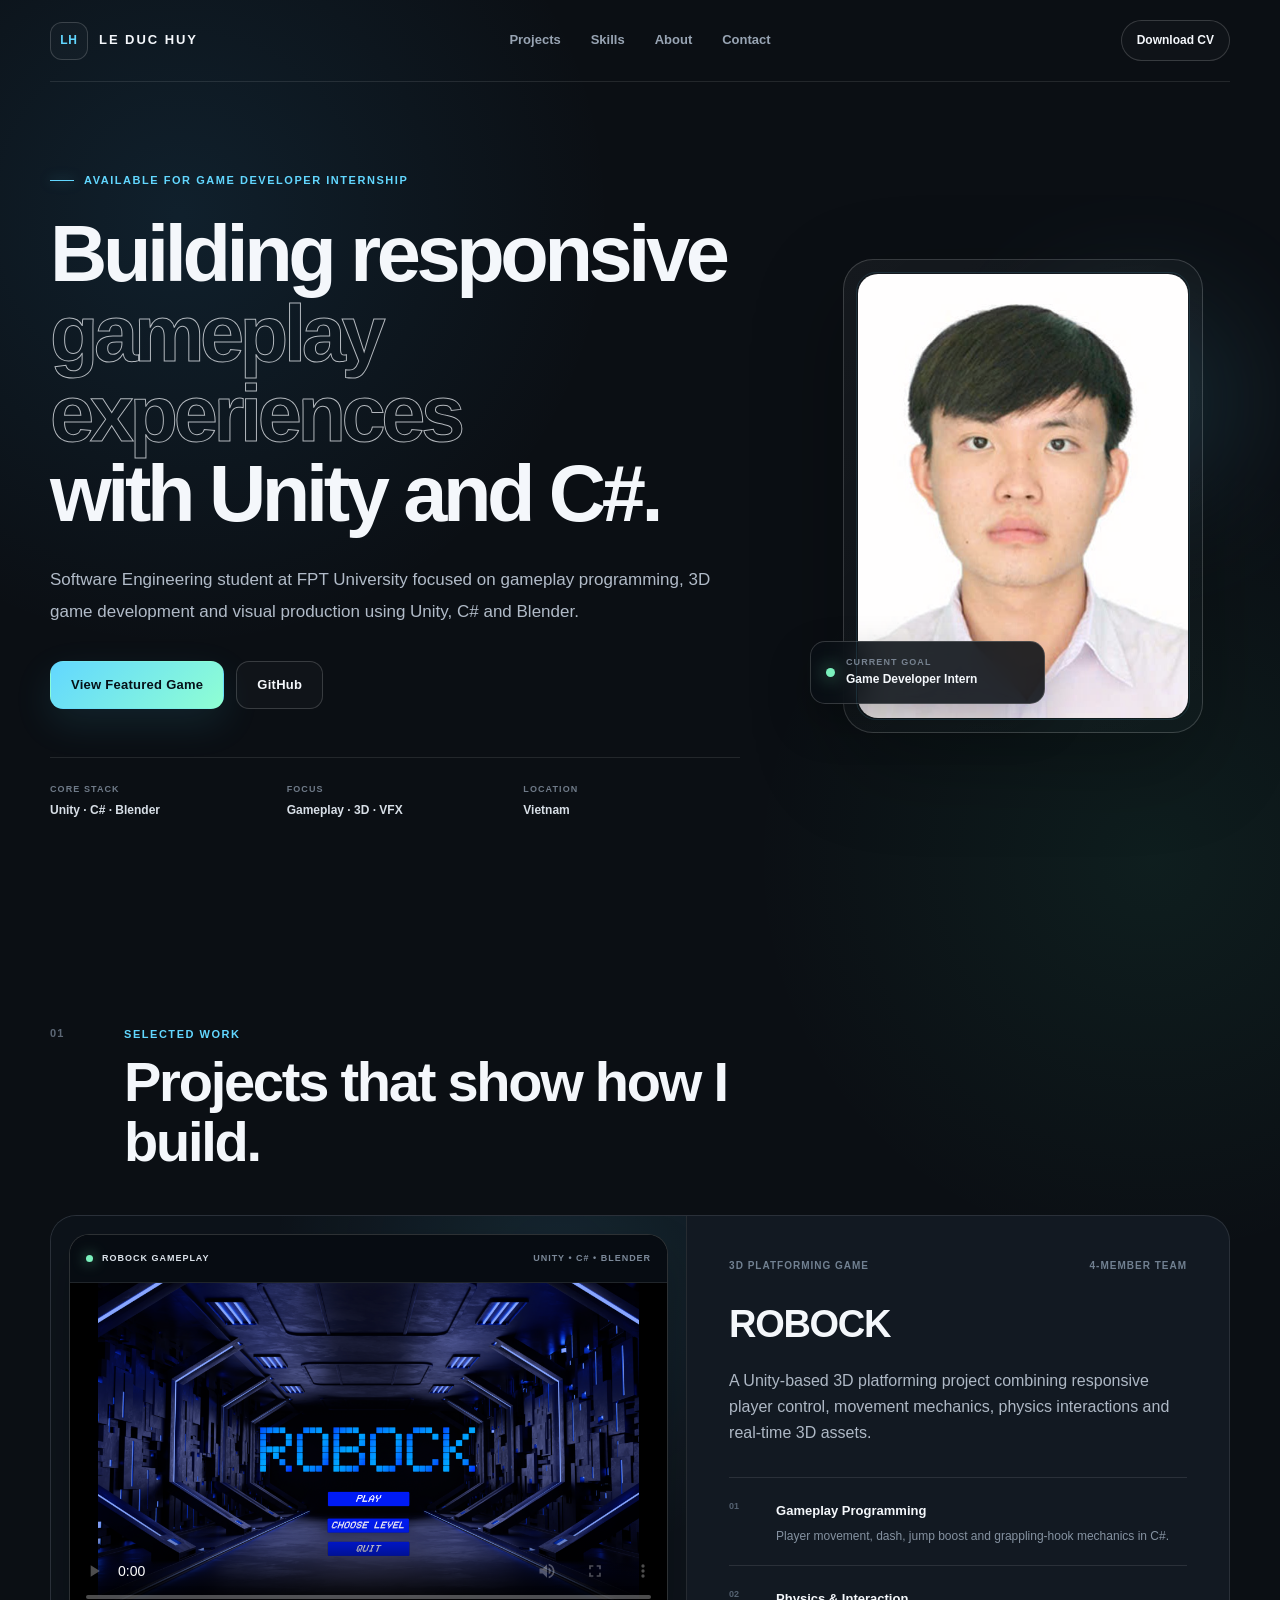
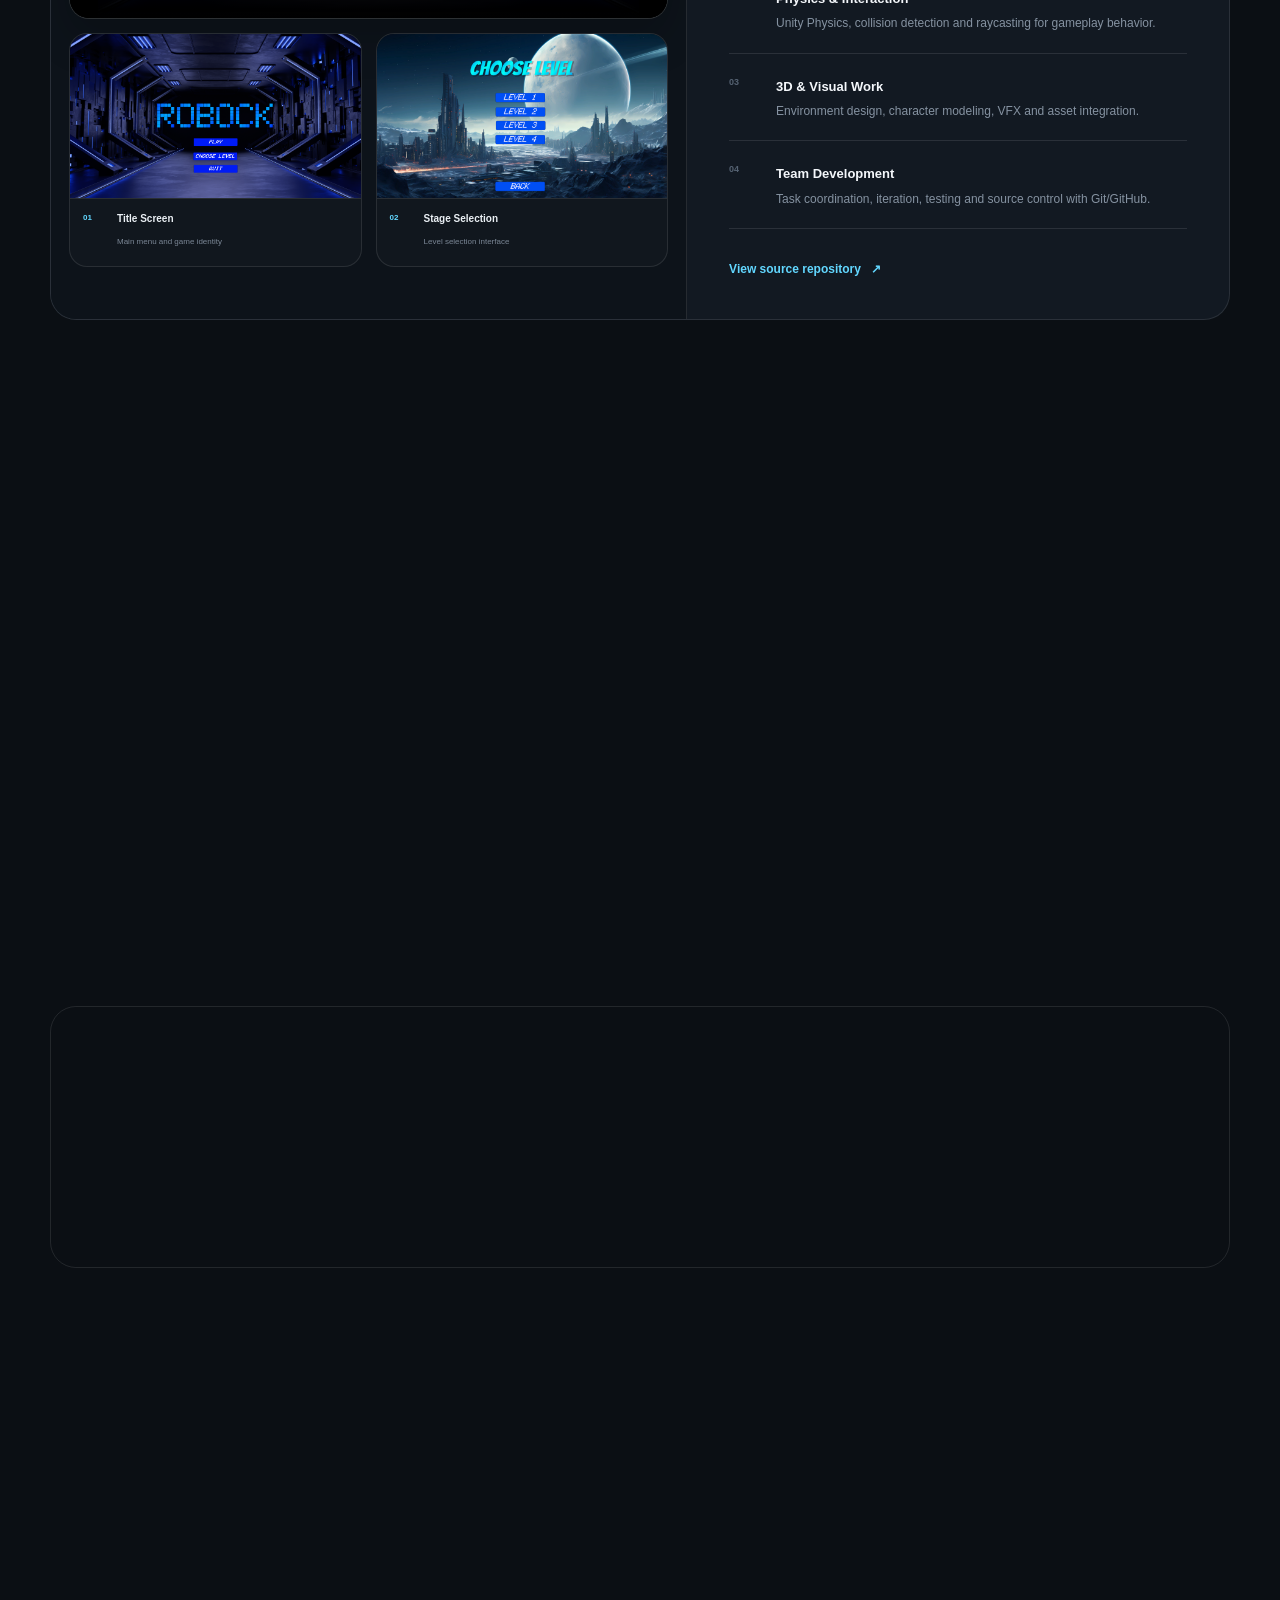
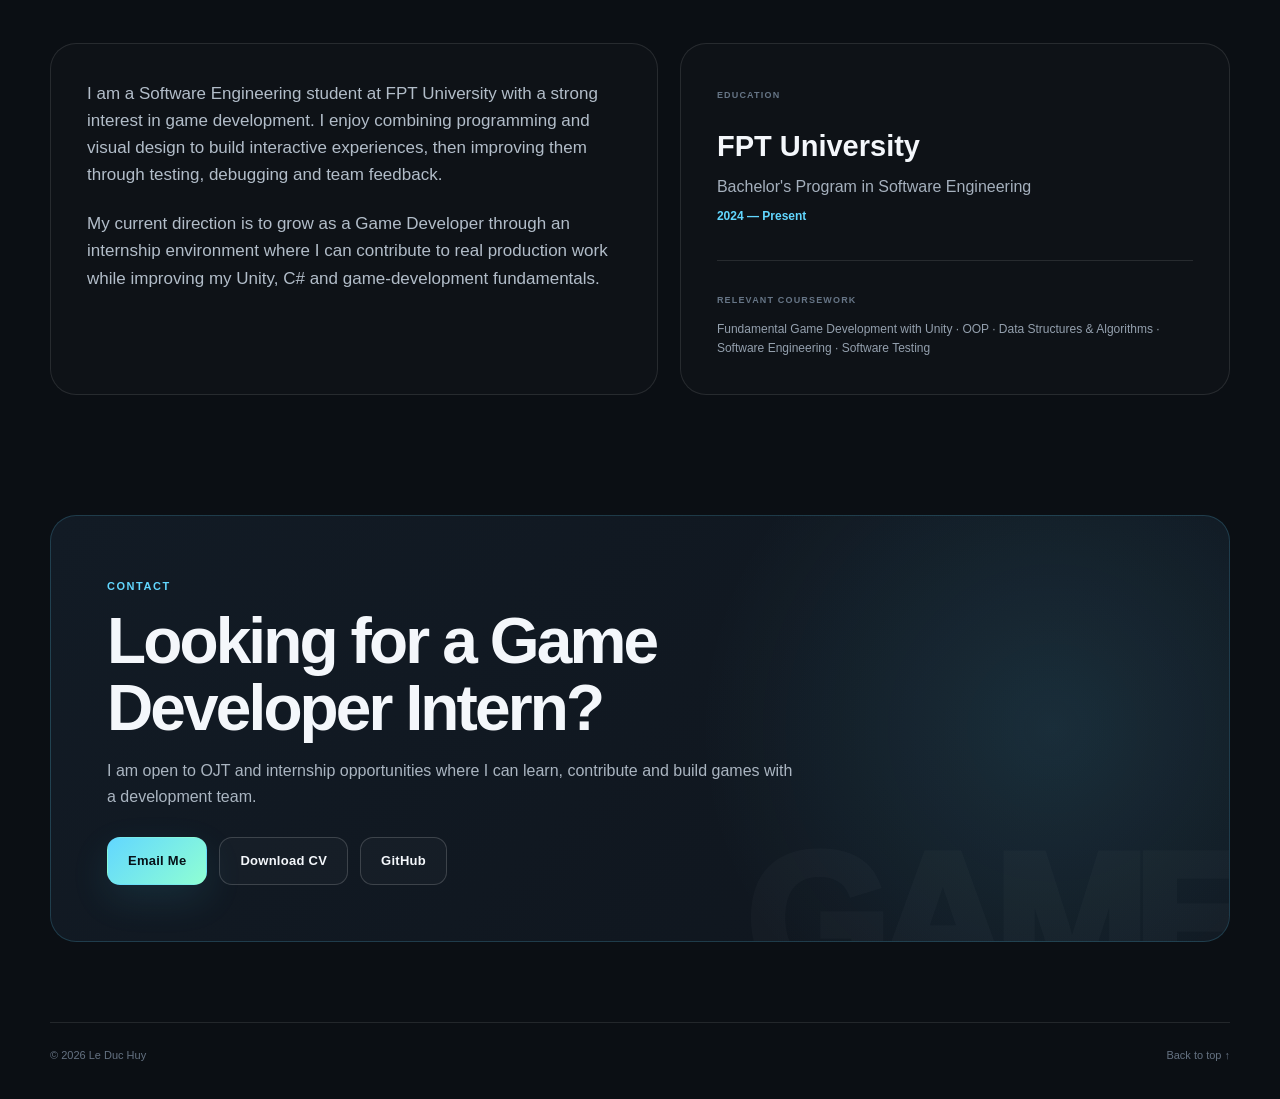
==== commit fc0662b6: "Add files via upload" ====
--- a/Portfolio-LeDucHuy/index.html
+++ b/Portfolio-LeDucHuy/index.html
@@ -89,54 +89,40 @@
 
       <article id="robock" class="featured-project reveal">
         <div class="project-media robock-media">
-          <div class="game-showcase">
-            <div class="showcase-bar">
-              <div>
+          <div class="robock-video-card">
+            <div class="robock-media-header">
+              <div class="robock-media-title">
                 <span class="showcase-dot"></span>
                 <strong>ROBOCK GAMEPLAY</strong>
               </div>
-              <span>Unity • C# • Blender</span>
-            </div>
-
-            <div class="gameplay-stage">
-              <img
-                id="gameplayCover"
-                class="gameplay-cover"
-                src="assets/Screenshot 2026-08-14 052743.png"
-                alt="ROBOCK title screen"
-              />
-
-              <video
-                id="gameplayVideo"
-                class="gameplay-video"
-                controls
-                preload="metadata"
-                playsinline
-                poster="assets/Screenshot 2026-08-14 052743.png"
-                hidden
-              >
-                <source
-                  src="assets/Screen Recording 2026-08-14 052737.mp4"
-                  type="video/mp4"
-                />
-              </video>
-
-              <div id="gameplayStatus" class="gameplay-status">
-                <span class="media-badge">GAMEPLAY SHOWCASE</span>
-                <strong>ROBOCK</strong>
-                <span>3D Platforming Game</span>
-              </div>
-            </div>
-          </div>
-
-          <div class="game-gallery" aria-label="ROBOCK screenshots">
-            <button class="gallery-card" type="button" data-lightbox="assets/Screenshot 2026-08-14 052743.png" data-caption="ROBOCK — Title Screen">
-              <span class="gallery-image-wrap">
-                <img src="assets/Screenshot 2026-08-14 052743.png" alt="ROBOCK title screen" />
-                <span class="gallery-view">View</span>
+              <span>UNITY • C# • BLENDER</span>
+            </div>
+
+            <video
+              id="gameplayVideo"
+              class="robock-video"
+              controls
+              playsinline
+              preload="metadata"
+              poster="assets/robock-title.png"
+            >
+              <source src="assets/robock-gameplay.mp4" type="video/mp4" />
+            </video>
+          </div>
+
+          <div class="robock-gallery" aria-label="ROBOCK screenshots">
+            <button
+              class="robock-shot"
+              type="button"
+              data-lightbox="assets/robock-title.png"
+              data-caption="ROBOCK — Title Screen"
+            >
+              <span class="robock-shot-image">
+                <img src="assets/robock-title.png" alt="ROBOCK title screen" />
+                <span class="robock-shot-view">VIEW</span>
               </span>
-              <span class="gallery-caption">
-                <span class="gallery-index">01</span>
+              <span class="robock-shot-caption">
+                <span class="robock-shot-index">01</span>
                 <span>
                   <strong>Title Screen</strong>
                   <small>Main menu and game identity</small>
@@ -144,13 +130,18 @@
               </span>
             </button>
 
-            <button class="gallery-card" type="button" data-lightbox="assets/Screenshot 2026-08-14 052746.png" data-caption="ROBOCK — Stage Selection">
-              <span class="gallery-image-wrap">
-                <img src="assets/Screenshot 2026-08-14 052746.png" alt="ROBOCK stage selection menu" />
-                <span class="gallery-view">View</span>
+            <button
+              class="robock-shot"
+              type="button"
+              data-lightbox="assets/robock-stage-select.png"
+              data-caption="ROBOCK — Stage Selection"
+            >
+              <span class="robock-shot-image">
+                <img src="assets/robock-stage-select.png" alt="ROBOCK stage selection menu" />
+                <span class="robock-shot-view">VIEW</span>
               </span>
-              <span class="gallery-caption">
-                <span class="gallery-index">02</span>
+              <span class="robock-shot-caption">
+                <span class="robock-shot-index">02</span>
                 <span>
                   <strong>Stage Selection</strong>
                   <small>Level selection interface</small>
--- a/Portfolio-LeDucHuy/styles.css
+++ b/Portfolio-LeDucHuy/styles.css
@@ -1333,3 +1333,202 @@
     right: 12px;
   }
 }
+
+
+/* FINAL ROBOCK VIDEO + SCREENSHOT LAYOUT */
+.featured-project .robock-media {
+  min-height: 0;
+  padding: 18px;
+  display: flex;
+  flex-direction: column;
+  gap: 14px;
+  background:
+    radial-gradient(circle at 80% 8%, rgba(98, 215, 255, 0.10), transparent 18rem),
+    #0d131a;
+  border-right: 1px solid var(--line);
+}
+
+.robock-video-card {
+  overflow: hidden;
+  border: 1px solid var(--line-strong);
+  border-radius: 20px;
+  background: #03070b;
+  box-shadow: 0 18px 44px rgba(0, 0, 0, 0.20);
+}
+
+.robock-media-header {
+  min-height: 48px;
+  padding: 0 16px;
+  display: flex;
+  align-items: center;
+  justify-content: space-between;
+  gap: 18px;
+  border-bottom: 1px solid var(--line);
+  background: #070c12;
+  color: #7c8999;
+  font-size: 9px;
+  font-weight: 850;
+  letter-spacing: 0.11em;
+}
+
+.robock-media-title {
+  display: flex;
+  align-items: center;
+  gap: 9px;
+  color: #dce3eb;
+}
+
+.showcase-dot {
+  width: 7px;
+  height: 7px;
+  flex: 0 0 auto;
+  border-radius: 999px;
+  background: var(--green);
+  box-shadow: 0 0 14px rgba(123, 241, 189, 0.72);
+}
+
+.robock-video {
+  width: 100%;
+  aspect-ratio: 16 / 9;
+  display: block;
+  object-fit: contain;
+  background: #000;
+}
+
+.robock-gallery {
+  display: grid;
+  grid-template-columns: repeat(2, minmax(0, 1fr));
+  gap: 14px;
+}
+
+.robock-shot {
+  appearance: none;
+  min-width: 0;
+  padding: 0;
+  overflow: hidden;
+  border: 1px solid var(--line);
+  border-radius: 18px;
+  background: rgba(255, 255, 255, 0.018);
+  color: inherit;
+  text-align: left;
+  cursor: pointer;
+  font: inherit;
+  transition:
+    transform 0.22s ease,
+    border-color 0.22s ease,
+    background 0.22s ease;
+}
+
+.robock-shot:hover {
+  transform: translateY(-3px);
+  border-color: rgba(98, 215, 255, 0.38);
+  background: rgba(98, 215, 255, 0.035);
+}
+
+.robock-shot-image {
+  position: relative;
+  display: block;
+  aspect-ratio: 16 / 9;
+  overflow: hidden;
+  background: #05090d;
+}
+
+.robock-shot-image img {
+  width: 100%;
+  height: 100%;
+  display: block;
+  object-fit: cover;
+  transition: transform 0.32s ease, filter 0.32s ease;
+}
+
+.robock-shot:hover .robock-shot-image img {
+  transform: scale(1.035);
+  filter: brightness(1.05);
+}
+
+.robock-shot-view {
+  position: absolute;
+  top: 10px;
+  right: 10px;
+  padding: 5px 8px;
+  border: 1px solid rgba(255, 255, 255, 0.18);
+  border-radius: 999px;
+  background: rgba(4, 8, 13, 0.72);
+  color: #eef4fa;
+  font-size: 8px;
+  font-weight: 900;
+  letter-spacing: 0.08em;
+  opacity: 0;
+  transform: translateY(-3px);
+  backdrop-filter: blur(8px);
+  transition: opacity 0.2s ease, transform 0.2s ease;
+}
+
+.robock-shot:hover .robock-shot-view {
+  opacity: 1;
+  transform: translateY(0);
+}
+
+.robock-shot-caption {
+  min-height: 68px;
+  padding: 12px 13px;
+  display: grid;
+  grid-template-columns: 25px minmax(0, 1fr);
+  gap: 9px;
+  border-top: 1px solid var(--line);
+}
+
+.robock-shot-index {
+  padding-top: 1px;
+  color: var(--cyan);
+  font-size: 8px;
+  font-weight: 900;
+}
+
+.robock-shot-caption > span:last-child {
+  min-width: 0;
+  display: grid;
+  gap: 2px;
+}
+
+.robock-shot-caption strong {
+  color: #ebf0f5;
+  font-size: 10px;
+}
+
+.robock-shot-caption small {
+  color: #7b8796;
+  font-size: 8px;
+  line-height: 1.4;
+}
+
+@media (max-width: 980px) {
+  .featured-project .robock-media {
+    border-right: 0;
+    border-bottom: 1px solid var(--line);
+  }
+}
+
+@media (max-width: 680px) {
+  .featured-project .robock-media {
+    padding: 11px;
+  }
+
+  .robock-media-header {
+    min-height: 48px;
+    padding: 8px 12px;
+    align-items: flex-start;
+    justify-content: center;
+    flex-direction: column;
+    gap: 2px;
+  }
+
+  .robock-gallery {
+    grid-template-columns: 1fr;
+  }
+
+  .robock-shot-view {
+    opacity: 1;
+    transform: none;
+  }
+}
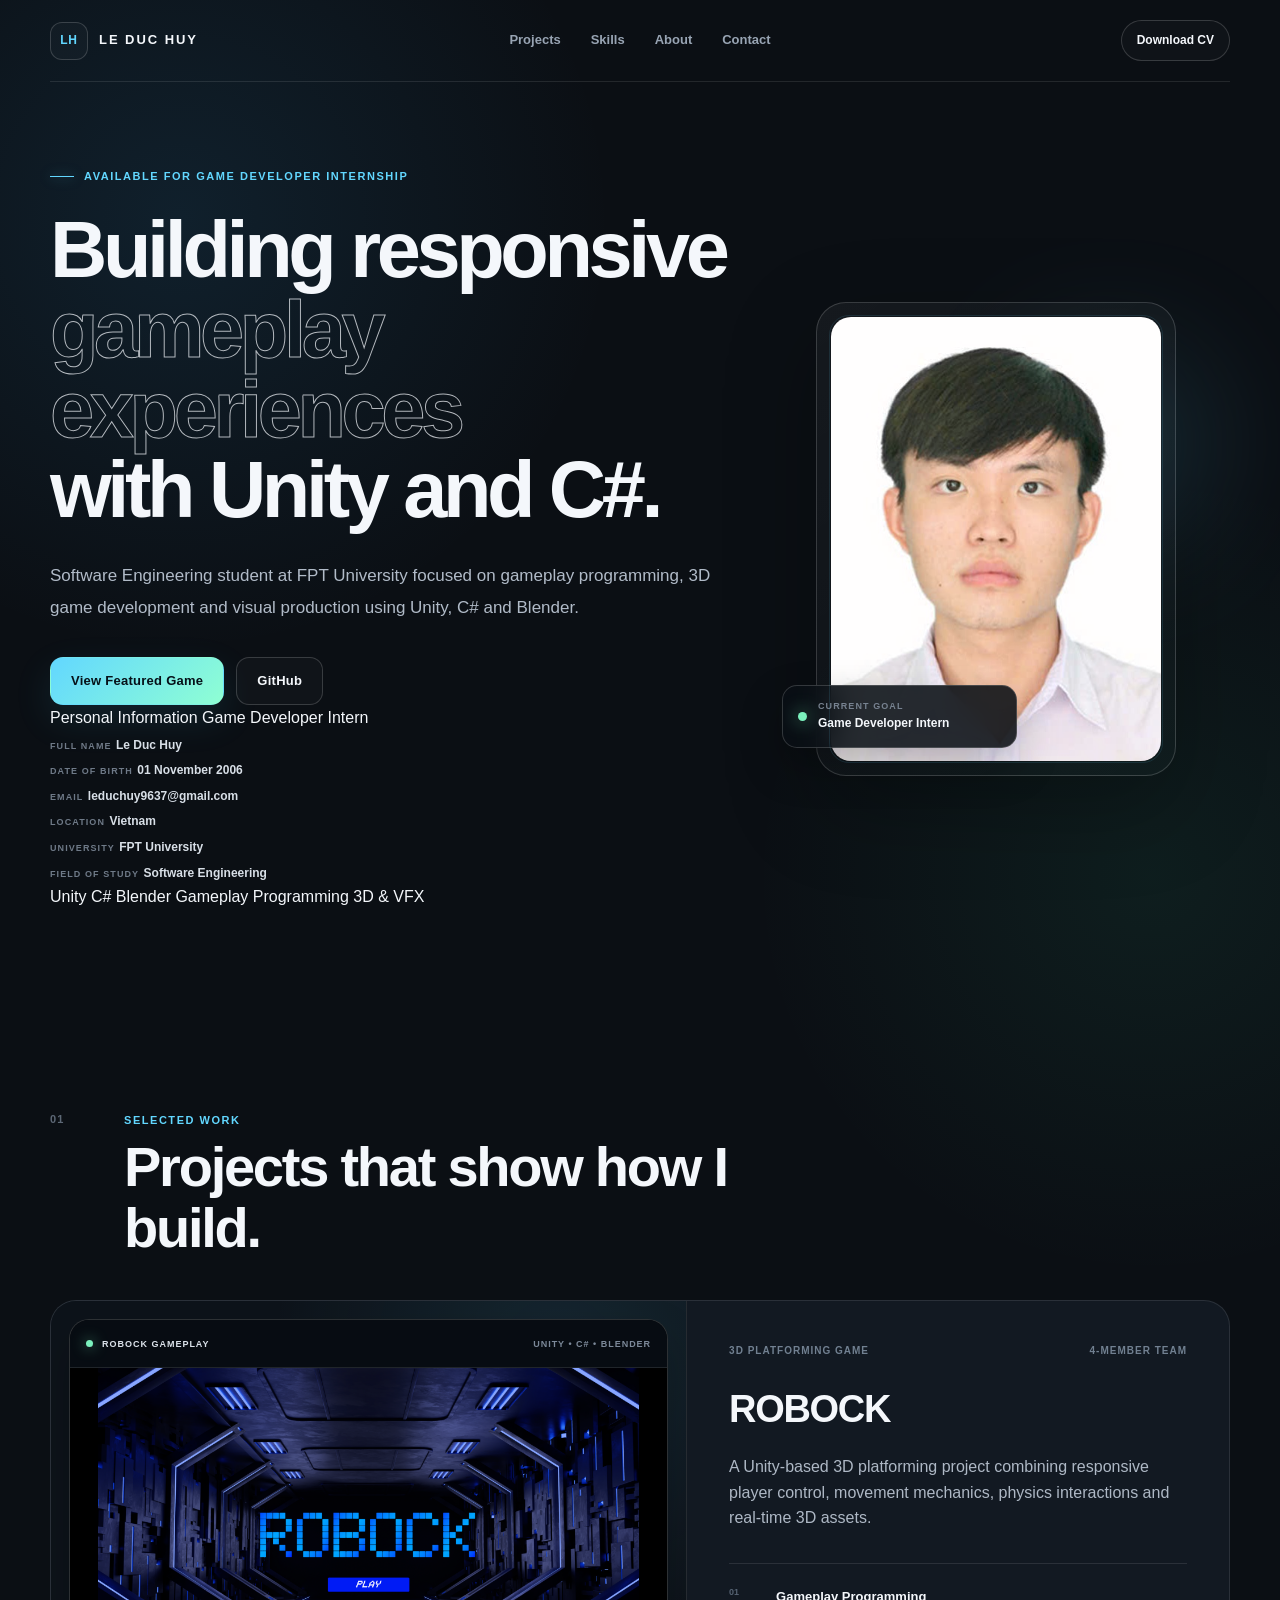
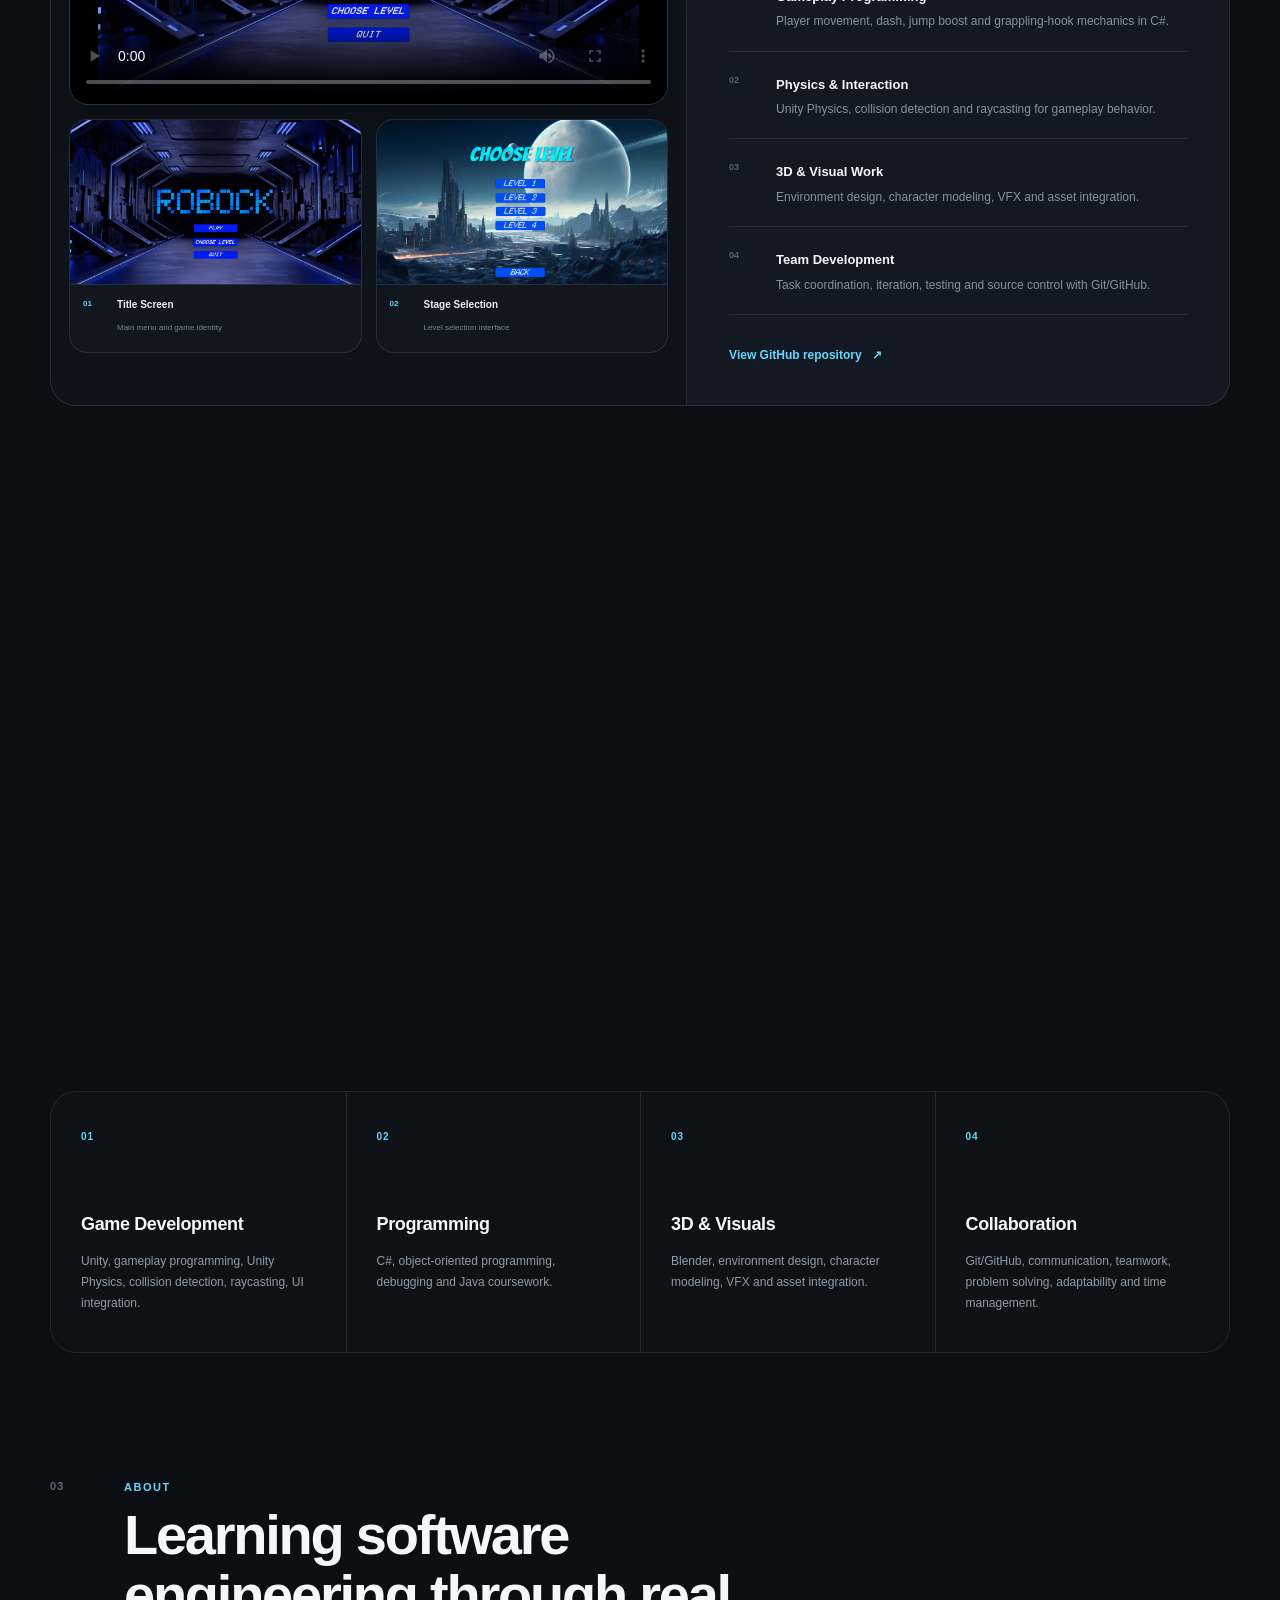
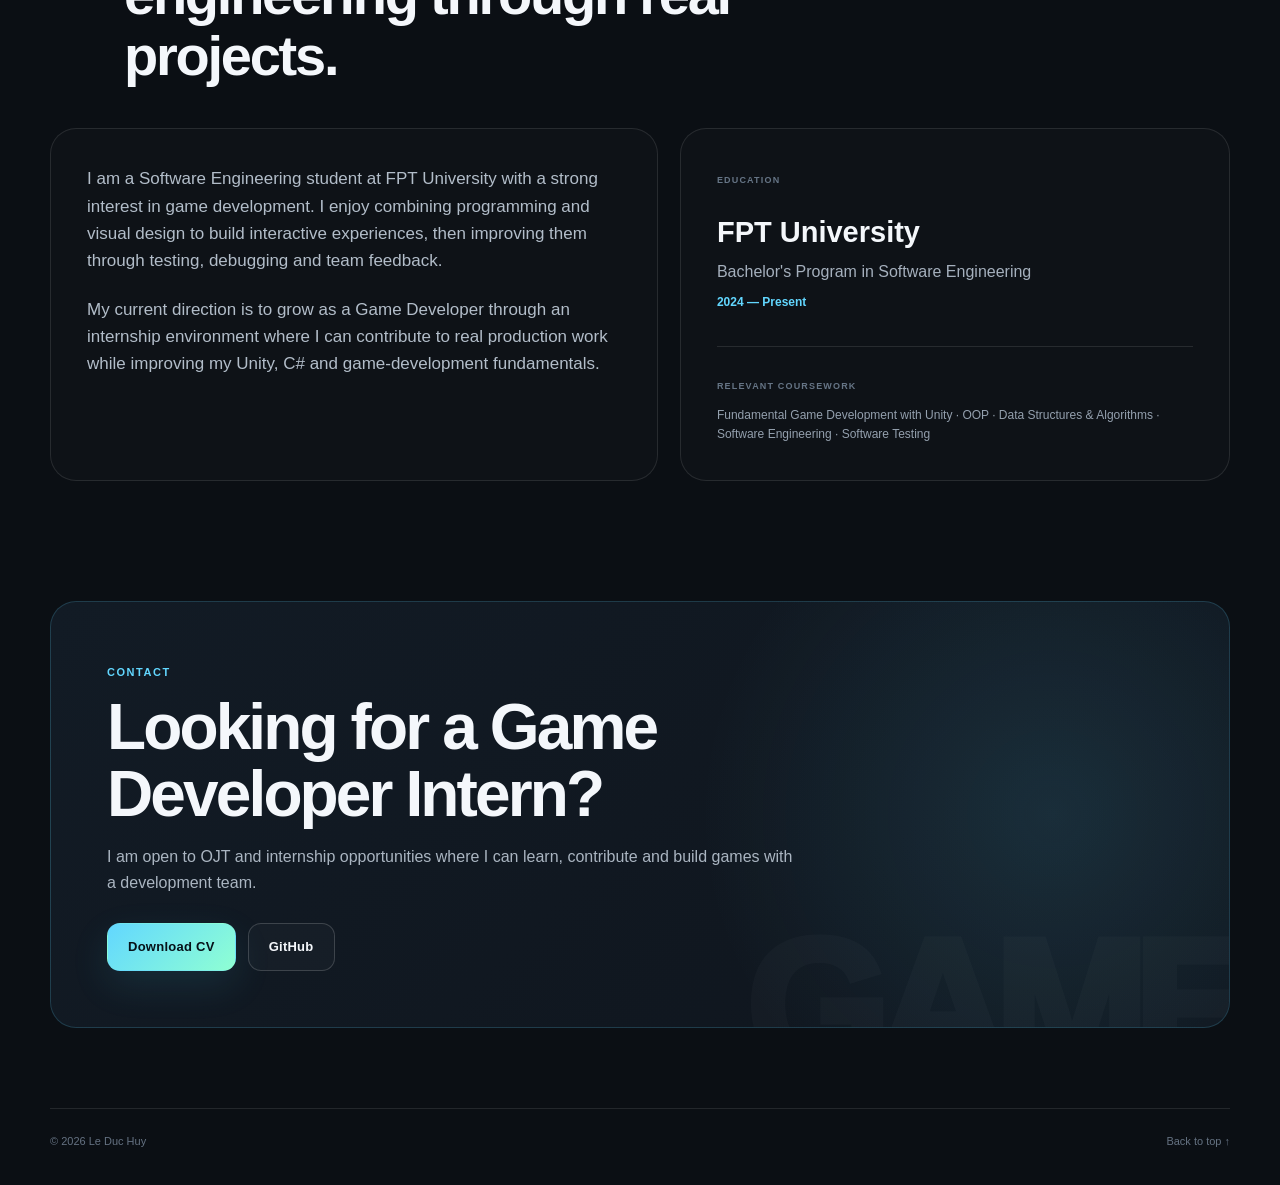
==== commit 5a161622: "Enhance personal information and update links Added personal details section including name, date of" ====
--- a/Portfolio-LeDucHuy/index.html
+++ b/Portfolio-LeDucHuy/index.html
@@ -44,33 +44,63 @@
 
         <div class="hero-actions">
           <a class="button button-primary" href="#robock">View Featured Game</a>
-          <a class="button button-secondary" href="https://github.com/Aduhahant" target="_blank" rel="noreferrer">GitHub</a>
-        </div>
-
-        <div class="hero-meta">
-          <div>
-            <span class="meta-label">Core stack</span>
-            <span class="meta-value">Unity · C# · Blender</span>
-          </div>
-          <div>
-            <span class="meta-label">Focus</span>
-            <span class="meta-value">Gameplay · 3D · VFX</span>
-          </div>
-          <div>
-            <span class="meta-label">Location</span>
-            <span class="meta-value">Vietnam</span>
+          <a class="button button-secondary" href="https://github.com/LeDucHuy-1/Portfolio" target="_blank" rel="noreferrer">GitHub</a>
+        </div>
+
+        <div class="personal-details" aria-label="Personal information">
+          <div class="personal-details-title">
+            <span>Personal Information</span>
+            <span>Game Developer Intern</span>
+          </div>
+
+          <div class="personal-details-grid">
+            <div class="personal-detail">
+              <span class="meta-label">Full Name</span>
+              <span class="meta-value">Le Duc Huy</span>
+            </div>
+            <div class="personal-detail">
+              <span class="meta-label">Date of Birth</span>
+              <span class="meta-value">01 November 2006</span>
+            </div>
+            <div class="personal-detail">
+              <span class="meta-label">Email</span>
+              <a class="meta-value personal-link" href="mailto:leduchuy9637@gmail.com">leduchuy9637@gmail.com</a>
+            </div>
+            <div class="personal-detail">
+              <span class="meta-label">Location</span>
+              <span class="meta-value">Vietnam</span>
+            </div>
+            <div class="personal-detail">
+              <span class="meta-label">University</span>
+              <span class="meta-value">FPT University</span>
+            </div>
+            <div class="personal-detail">
+              <span class="meta-label">Field of Study</span>
+              <span class="meta-value">Software Engineering</span>
+            </div>
+          </div>
+
+          <div class="personal-stack">
+            <span>Unity</span>
+            <span>C#</span>
+            <span>Blender</span>
+            <span>Gameplay Programming</span>
+            <span>3D &amp; VFX</span>
           </div>
         </div>
       </div>
 
       <div class="hero-visual reveal">
-        <div class="portrait-frame">
-          <div class="portrait-glow"></div>
-          <img src="assets/le-duc-huy.jpg" alt="Le Duc Huy" />
+        <div class="hero-profile">
+          <div class="portrait-frame">
+            <div class="portrait-glow"></div>
+            <img src="assets/le-duc-huy.jpg" alt="Le Duc Huy" />
+          </div>
+
           <div class="portrait-card">
             <span class="status-dot"></span>
             <div>
-              <span>Current goal</span>
+              <span>Current Goal</span>
               <strong>Game Developer Intern</strong>
             </div>
           </div>
@@ -106,7 +136,7 @@
               preload="metadata"
               poster="assets/robock-title.png"
             >
-              <source src="assets/robock-gameplay.mp4" type="video/mp4" />
+              <source src="https://3cmi0frfaqz7pjox.public.blob.vercel-storage.com/robock-gameplay.mp4" type="video/mp4" />
             </video>
           </div>
 
@@ -196,8 +226,8 @@
           </div>
 
           <div class="project-actions">
-            <a class="text-link" href="https://github.com/Aduhahant/FGU_Project" target="_blank" rel="noreferrer">
-              View source repository <span>↗</span>
+            <a class="text-link" href="https://github.com/LeDucHuy-1/Portfolio" target="_blank" rel="noreferrer">
+              View GitHub repository <span>↗</span>
             </a>
           </div>
         </div>
@@ -305,9 +335,8 @@
         <p>I am open to OJT and internship opportunities where I can learn, contribute and build games with a development team.</p>
 
         <div class="contact-actions">
-          <a class="button button-primary" href="mailto:leduchuy9637@gmail.com">Email Me</a>
-          <a class="button button-secondary" href="assets/Le_Duc_Huy_CV.docx" download>Download CV</a>
-          <a class="button button-secondary" href="https://github.com/Aduhahant" target="_blank" rel="noreferrer">GitHub</a>
+          <a class="button button-primary" href="assets/Le_Duc_Huy_CV.docx" download>Download CV</a>
+          <a class="button button-secondary" href="https://github.com/LeDucHuy-1/Portfolio" target="_blank" rel="noreferrer">GitHub</a>
         </div>
       </div>
     </section>
